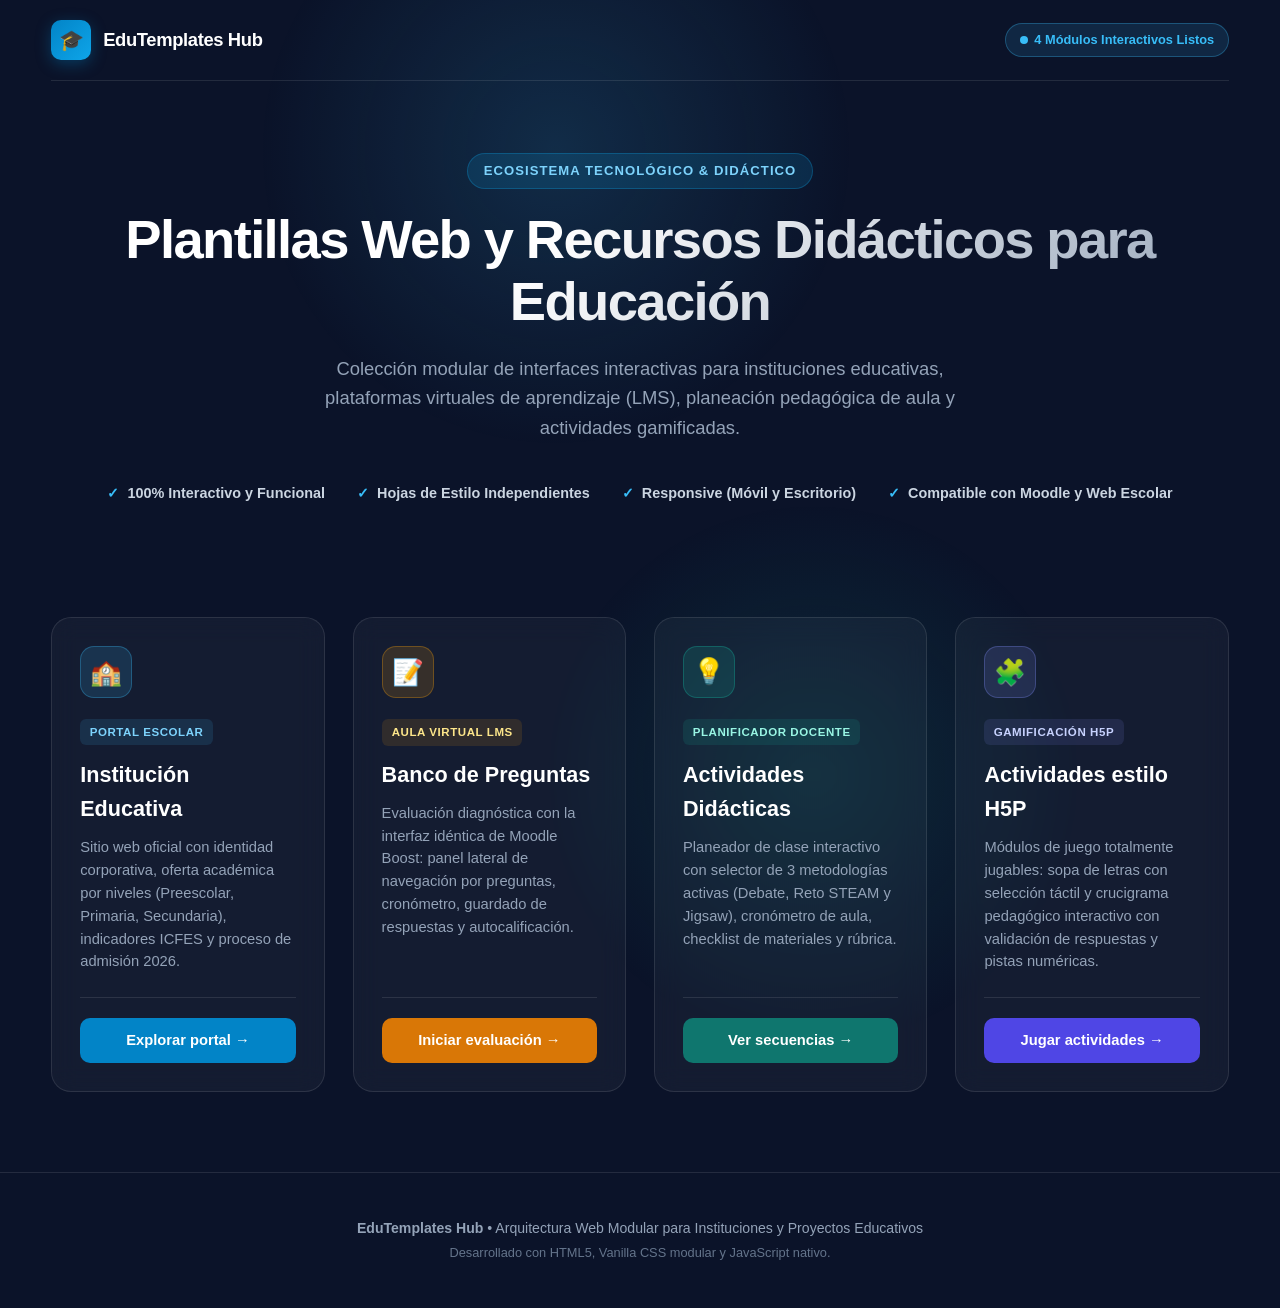
==== index.html @ 7de7a1cc "first commit" ====
<!doctype html>
<html lang="es">
<head>
  <meta charset="UTF-8" />
  <meta name="viewport" content="width=device-width, initial-scale=1.0" />
  <title>Galería de Recursos y Plantillas Educativas | Ecosistema Digital</title>
  <link rel="stylesheet" href="assets/styles.css" />
</head>
<body>

  <!-- Barra Superior del Hub -->
  <header class="hub-container">
    <nav class="hub-nav">
      <a href="#" class="hub-brand">
        <div class="hub-logo-badge">🎓</div>
        <span class="hub-brand-name">EduTemplates Hub</span>
      </a>

      <div class="hub-status-pill">
        <span class="pulse-dot"></span>
        <span>4 Módulos Interactivos Listos</span>
      </div>
    </nav>
  </header>

  <!-- Hero Principal -->
  <section class="hub-container hub-hero">
    <span class="hub-tag">Ecosistema Tecnológico & Didáctico</span>
    <h1>Plantillas Web y Recursos Didácticos para Educación</h1>
    <p>
      Colección modular de interfaces interactivas para instituciones educativas, plataformas virtuales de aprendizaje (LMS), planeación pedagógica de aula y actividades gamificadas.
    </p>

    <!-- Indicadores de Calidad -->
    <div class="hub-features-row">
      <div class="hub-feature-item">
        <span>✓</span> 100% Interactivo y Funcional
      </div>
      <div class="hub-feature-item">
        <span>✓</span> Hojas de Estilo Independientes
      </div>
      <div class="hub-feature-item">
        <span>✓</span> Responsive (Móvil y Escritorio)
      </div>
      <div class="hub-feature-item">
        <span>✓</span> Compatible con Moodle y Web Escolar
      </div>
    </div>
  </section>

  <!-- Catálogo de Plantillas -->
  <main class="hub-container">
    <div class="hub-grid">

      <!-- TARJETA 1: INSTITUCIÓN EDUCATIVA -->
      <article class="hub-card hub-card--inst">
        <div class="hub-card-top">
          <div class="hub-card-icon icon--inst">🏫</div>
          <span class="hub-card-badge badge--inst">Portal Escolar</span>
          <h3>Institución Educativa</h3>
          <p>Sitio web oficial con identidad corporativa, oferta académica por niveles (Preescolar, Primaria, Secundaria), indicadores ICFES y proceso de admisión 2026.</p>
        </div>
        <div class="hub-card-footer">
          <a href="institucion-educativa.html" class="hub-btn btn--inst">Explorar portal →</a>
        </div>
      </article>

      <!-- TARJETA 2: BANCO DE PREGUNTAS -->
      <article class="hub-card hub-card--lms">
        <div class="hub-card-top">
          <div class="hub-card-icon icon--lms">📝</div>
          <span class="hub-card-badge badge--lms">Aula Virtual LMS</span>
          <h3>Banco de Preguntas</h3>
          <p>Evaluación diagnóstica con la interfaz idéntica de Moodle Boost: panel lateral de navegación por preguntas, cronómetro, guardado de respuestas y autocalificación.</p>
        </div>
        <div class="hub-card-footer">
          <a href="banco-preguntas.html" class="hub-btn btn--lms">Iniciar evaluación →</a>
        </div>
      </article>

      <!-- TARJETA 3: ACTIVIDADES DIDÁCTICAS -->
      <article class="hub-card hub-card--didactic">
        <div class="hub-card-top">
          <div class="hub-card-icon icon--didactic">💡</div>
          <span class="hub-card-badge badge--didactic">Planificador Docente</span>
          <h3>Actividades Didácticas</h3>
          <p>Planeador de clase interactivo con selector de 3 metodologías activas (Debate, Reto STEAM y Jigsaw), cronómetro de aula, checklist de materiales y rúbrica.</p>
        </div>
        <div class="hub-card-footer">
          <a href="actividades-didacticas.html" class="hub-btn btn--didactic">Ver secuencias →</a>
        </div>
      </article>

      <!-- TARJETA 4: ACTIVIDADES ESTILO H5P -->
      <article class="hub-card hub-card--h5p">
        <div class="hub-card-top">
          <div class="hub-card-icon icon--h5p">🧩</div>
          <span class="hub-card-badge badge--h5p">Gamificación H5P</span>
          <h3>Actividades estilo H5P</h3>
          <p>Módulos de juego totalmente jugables: sopa de letras con selección táctil y crucigrama pedagógico interactivo con validación de respuestas y pistas numéricas.</p>
        </div>
        <div class="hub-card-footer">
          <a href="h5p-actividades.html" class="hub-btn btn--h5p">Jugar actividades →</a>
        </div>
      </article>

    </div>
  </main>

  <!-- Footer del Hub -->
  <footer class="hub-footer">
    <div class="hub-container">
      <p><strong>EduTemplates Hub</strong> • Arquitectura Web Modular para Instituciones y Proyectos Educativos</p>
      <p style="font-size: 0.8rem; color: #64748b;">Desarrollado con HTML5, Vanilla CSS modular y JavaScript nativo.</p>
    </div>
  </footer>

</body>
</html>
---- assets/styles.css ----
/* ============================================================
   PORTAL / GALERÍA DE PLANTILLAS EDUCATIVAS - MODERN HUB
   ============================================================ */

:root {
  --hub-bg: #0b1329;
  --hub-surface: #131e3a;
  --hub-card-bg: rgba(255, 255, 255, 0.04);
  --hub-border: rgba(255, 255, 255, 0.1);
  --hub-primary: #38bdf8;
  --hub-teal: #14b8a6;
  --hub-amber: #f59e0b;
  --hub-indigo: #818cf8;
  --hub-emerald: #10b981;
  --hub-text-light: #f8fafc;
  --hub-text-muted: #94a3b8;
  --hub-radius: 20px;
}

* {
  box-sizing: border-box;
}

body {
  margin: 0;
  padding: 0;
  font-family: -apple-system, BlinkMacSystemFont, "Segoe UI", Roboto, "Helvetica Neue", Arial, sans-serif;
  background-color: var(--hub-bg);
  color: var(--hub-text-light);
  line-height: 1.6;
  min-height: 100vh;
  position: relative;
  overflow-x: hidden;
}

/* Luces ambientales de fondo dinámicas */
body::before {
  content: "";
  position: fixed;
  top: -150px;
  left: 20%;
  width: 600px;
  height: 600px;
  background: radial-gradient(circle, rgba(56, 189, 248, 0.15), transparent 70%);
  pointer-events: none;
  z-index: 0;
}

body::after {
  content: "";
  position: fixed;
  bottom: -150px;
  right: 15%;
  width: 550px;
  height: 550px;
  background: radial-gradient(circle, rgba(20, 184, 166, 0.14), transparent 70%);
  pointer-events: none;
  z-index: 0;
}

.hub-container {
  width: min(1180px, 92%);
  margin-inline: auto;
  position: relative;
  z-index: 2;
}

/* Barra superior moderna */
.hub-nav {
  display: flex;
  justify-content: space-between;
  align-items: center;
  padding: 1.25rem 0;
  border-bottom: 1px solid var(--hub-border);
}

.hub-brand {
  display: flex;
  align-items: center;
  gap: 0.75rem;
  text-decoration: none;
  color: #ffffff;
}

.hub-logo-badge {
  width: 40px;
  height: 40px;
  background: linear-gradient(135deg, #0284c7, #0ea5e9);
  border-radius: 10px;
  display: grid;
  place-items: center;
  font-size: 1.25rem;
  box-shadow: 0 4px 15px rgba(2, 132, 199, 0.35);
}

.hub-brand-name {
  font-weight: 800;
  font-size: 1.15rem;
  letter-spacing: -0.02em;
}

.hub-status-pill {
  font-size: 0.8rem;
  font-weight: 700;
  color: #38bdf8;
  background: rgba(56, 189, 248, 0.12);
  border: 1px solid rgba(56, 189, 248, 0.3);
  padding: 0.35rem 0.85rem;
  border-radius: 999px;
  display: inline-flex;
  align-items: center;
  gap: 0.4rem;
}

.pulse-dot {
  width: 8px;
  height: 8px;
  background: #38bdf8;
  border-radius: 50%;
  animation: pulse 1.8s infinite;
}

@keyframes pulse {
  0% { transform: scale(0.95); box-shadow: 0 0 0 0 rgba(56, 189, 248, 0.7); }
  70% { transform: scale(1); box-shadow: 0 0 0 8px rgba(56, 189, 248, 0); }
  100% { transform: scale(0.95); box-shadow: 0 0 0 0 rgba(56, 189, 248, 0); }
}

/* Hero Principal */
.hub-hero {
  padding: 4.5rem 0 3.5rem;
  text-align: center;
}

.hub-tag {
  display: inline-block;
  font-size: 0.82rem;
  font-weight: 700;
  text-transform: uppercase;
  letter-spacing: 0.08em;
  color: #7dd3fc;
  background: rgba(14, 165, 233, 0.15);
  border: 1px solid rgba(14, 165, 233, 0.28);
  padding: 0.4rem 1rem;
  border-radius: 999px;
  margin-bottom: 1.25rem;
}

.hub-hero h1 {
  font-size: clamp(2.2rem, 4.5vw, 3.4rem);
  font-weight: 800;
  line-height: 1.15;
  letter-spacing: -0.03em;
  margin: 0 0 1.25rem 0;
  background: linear-gradient(135deg, #ffffff 40%, #94a3b8 100%);
  -webkit-background-clip: text;
  -webkit-text-fill-color: transparent;
}

.hub-hero p {
  color: var(--hub-text-muted);
  font-size: 1.15rem;
  max-width: 68ch;
  margin: 0 auto 2.5rem;
  line-height: 1.6;
}

/* Indicadores de arquitectura */
.hub-features-row {
  display: flex;
  justify-content: center;
  gap: 2rem;
  flex-wrap: wrap;
  margin-bottom: 3.5rem;
}

.hub-feature-item {
  display: flex;
  align-items: center;
  gap: 0.5rem;
  font-size: 0.9rem;
  color: #cbd5e1;
  font-weight: 600;
}

.hub-feature-item span {
  color: #38bdf8;
}

/* Grid de tarjetas de plantillas */
.hub-grid {
  display: grid;
  grid-template-columns: repeat(auto-fit, minmax(265px, 1fr));
  gap: 1.75rem;
  margin-bottom: 5rem;
}

.hub-card {
  background: var(--hub-card-bg);
  backdrop-filter: blur(12px);
  border: 1px solid var(--hub-border);
  border-radius: var(--hub-radius);
  padding: 1.75rem;
  display: flex;
  flex-direction: column;
  justify-content: space-between;
  position: relative;
  transition: transform 0.25s cubic-bezier(0.16, 1, 0.3, 1), border-color 0.25s, box-shadow 0.25s;
}

.hub-card:hover {
  transform: translateY(-8px);
  box-shadow: 0 20px 40px -15px rgba(0, 0, 0, 0.5);
}

.hub-card--inst:hover {
  border-color: #38bdf8;
  box-shadow: 0 20px 40px -15px rgba(56, 189, 248, 0.2);
}

.hub-card--lms:hover {
  border-color: #f59e0b;
  box-shadow: 0 20px 40px -15px rgba(245, 158, 11, 0.2);
}

.hub-card--didactic:hover {
  border-color: #14b8a6;
  box-shadow: 0 20px 40px -15px rgba(20, 184, 166, 0.2);
}

.hub-card--h5p:hover {
  border-color: #818cf8;
  box-shadow: 0 20px 40px -15px rgba(129, 140, 248, 0.2);
}

.hub-card-top {
  margin-bottom: 1.5rem;
}

.hub-card-icon {
  width: 52px;
  height: 52px;
  border-radius: 14px;
  display: grid;
  place-items: center;
  font-size: 1.6rem;
  margin-bottom: 1.25rem;
}

.icon--inst { background: rgba(56, 189, 248, 0.15); border: 1px solid rgba(56, 189, 248, 0.3); }
.icon--lms { background: rgba(245, 158, 11, 0.15); border: 1px solid rgba(245, 158, 11, 0.3); }
.icon--didactic { background: rgba(20, 184, 166, 0.15); border: 1px solid rgba(20, 184, 166, 0.3); }
.icon--h5p { background: rgba(129, 140, 248, 0.15); border: 1px solid rgba(129, 140, 248, 0.3); }

.hub-card-badge {
  font-size: 0.72rem;
  font-weight: 700;
  text-transform: uppercase;
  letter-spacing: 0.05em;
  padding: 0.25rem 0.6rem;
  border-radius: 6px;
  display: inline-block;
  margin-bottom: 0.75rem;
}

.badge--inst { color: #7dd3fc; background: rgba(56, 189, 248, 0.12); }
.badge--lms { color: #fde68a; background: rgba(245, 158, 11, 0.12); }
.badge--didactic { color: #99f6e4; background: rgba(20, 184, 166, 0.12); }
.badge--h5p { color: #c7d2fe; background: rgba(129, 140, 248, 0.12); }

.hub-card h3 {
  margin: 0 0 0.6rem 0;
  font-size: 1.35rem;
  font-weight: 800;
  color: #ffffff;
}

.hub-card p {
  margin: 0;
  color: var(--hub-text-muted);
  font-size: 0.92rem;
  line-height: 1.55;
  min-height: 4.8rem;
}

.hub-card-footer {
  border-top: 1px solid var(--hub-border);
  padding-top: 1.25rem;
  display: flex;
  justify-content: space-between;
  align-items: center;
}

.hub-btn {
  text-decoration: none;
  font-weight: 700;
  font-size: 0.92rem;
  padding: 0.65rem 1.25rem;
  border-radius: 10px;
  display: inline-flex;
  align-items: center;
  gap: 0.4rem;
  transition: all 0.2s ease;
  width: 100%;
  justify-content: center;
}

.btn--inst { background: #0284c7; color: #ffffff; }
.btn--inst:hover { background: #0369a1; }

.btn--lms { background: #d97706; color: #ffffff; }
.btn--lms:hover { background: #b45309; }

.btn--didactic { background: #0f766e; color: #ffffff; }
.btn--didactic:hover { background: #115e59; }

.btn--h5p { background: #4f46e5; color: #ffffff; }
.btn--h5p:hover { background: #4338ca; }

/* Footer del Hub */
.hub-footer {
  border-top: 1px solid var(--hub-border);
  padding: 2.5rem 0;
  text-align: center;
  color: var(--hub-text-muted);
  font-size: 0.88rem;
}

.hub-footer p {
  margin: 0.25rem 0;
}
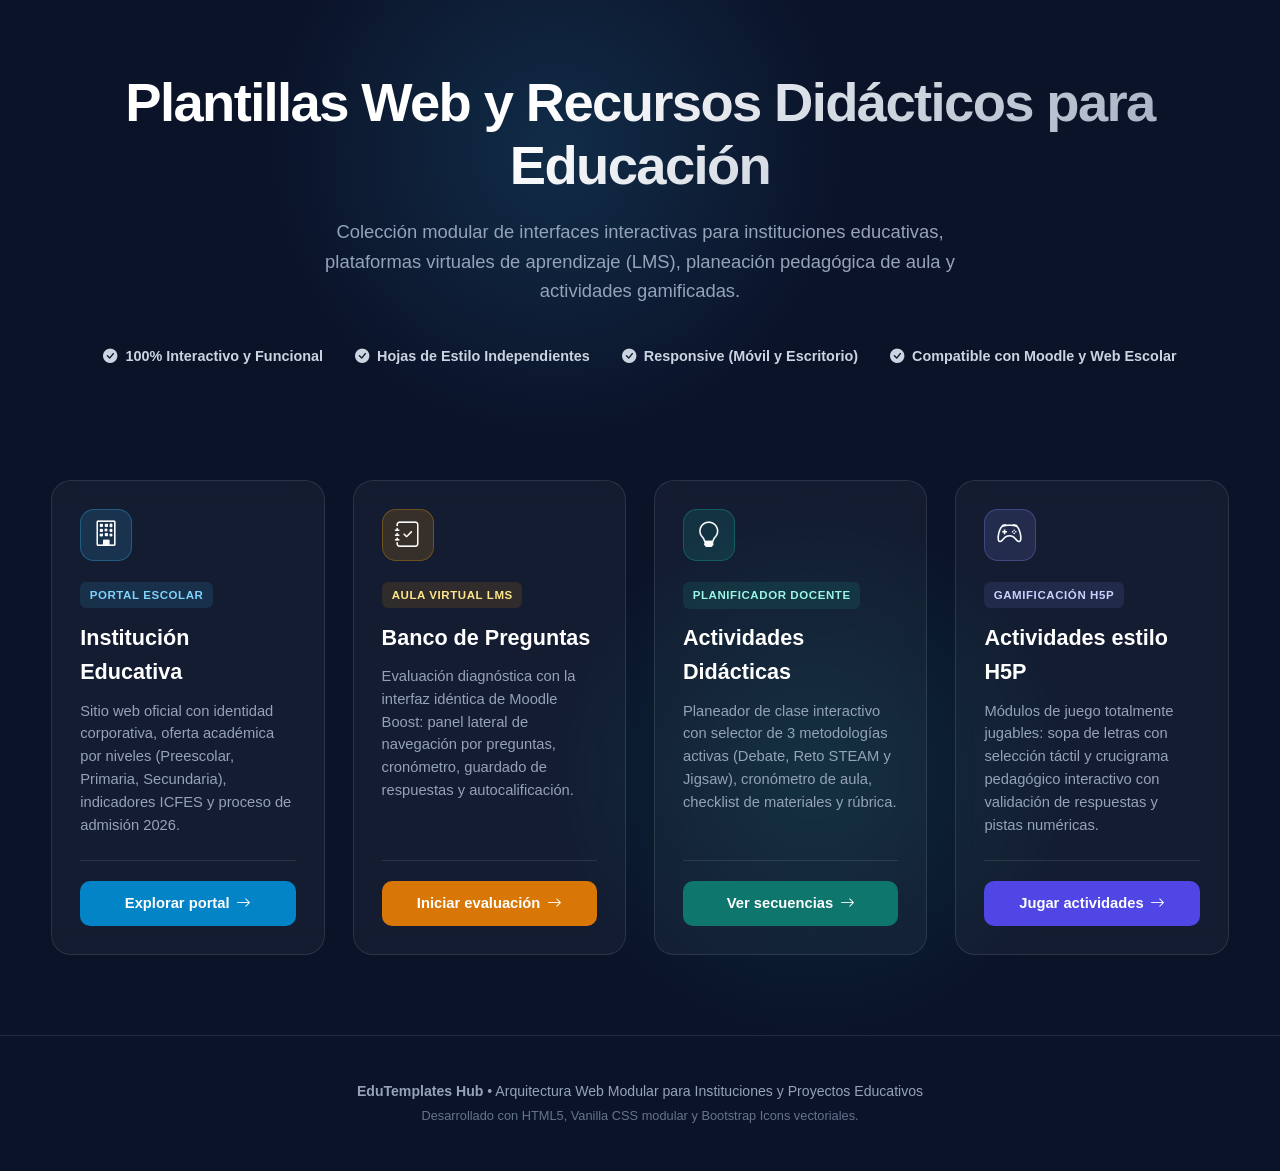
==== commit 5d6aea8f: "bootstrap icons" ====
--- a/index.html
+++ b/index.html
@@ -1,49 +1,38 @@
 <!doctype html>
 <html lang="es">
+
 <head>
   <meta charset="UTF-8" />
   <meta name="viewport" content="width=device-width, initial-scale=1.0" />
   <title>Galería de Recursos y Plantillas Educativas | Ecosistema Digital</title>
+  <!-- Bootstrap Icons CDN -->
+  <link rel="stylesheet" href="https://cdn.jsdelivr.net/npm/bootstrap-icons@1.11.3/font/bootstrap-icons.min.css" />
   <link rel="stylesheet" href="assets/styles.css" />
 </head>
+
 <body>
-
-  <!-- Barra Superior del Hub -->
-  <header class="hub-container">
-    <nav class="hub-nav">
-      <a href="#" class="hub-brand">
-        <div class="hub-logo-badge">🎓</div>
-        <span class="hub-brand-name">EduTemplates Hub</span>
-      </a>
-
-      <div class="hub-status-pill">
-        <span class="pulse-dot"></span>
-        <span>4 Módulos Interactivos Listos</span>
-      </div>
-    </nav>
-  </header>
 
   <!-- Hero Principal -->
   <section class="hub-container hub-hero">
-    <span class="hub-tag">Ecosistema Tecnológico & Didáctico</span>
     <h1>Plantillas Web y Recursos Didácticos para Educación</h1>
     <p>
-      Colección modular de interfaces interactivas para instituciones educativas, plataformas virtuales de aprendizaje (LMS), planeación pedagógica de aula y actividades gamificadas.
+      Colección modular de interfaces interactivas para instituciones educativas, plataformas virtuales de aprendizaje
+      (LMS), planeación pedagógica de aula y actividades gamificadas.
     </p>
 
     <!-- Indicadores de Calidad -->
     <div class="hub-features-row">
       <div class="hub-feature-item">
-        <span>✓</span> 100% Interactivo y Funcional
+        <i class="bi bi-check-circle-fill"></i> 100% Interactivo y Funcional
       </div>
       <div class="hub-feature-item">
-        <span>✓</span> Hojas de Estilo Independientes
+        <i class="bi bi-check-circle-fill"></i> Hojas de Estilo Independientes
       </div>
       <div class="hub-feature-item">
-        <span>✓</span> Responsive (Móvil y Escritorio)
+        <i class="bi bi-check-circle-fill"></i> Responsive (Móvil y Escritorio)
       </div>
       <div class="hub-feature-item">
-        <span>✓</span> Compatible con Moodle y Web Escolar
+        <i class="bi bi-check-circle-fill"></i> Compatible con Moodle y Web Escolar
       </div>
     </div>
   </section>
@@ -55,52 +44,72 @@
       <!-- TARJETA 1: INSTITUCIÓN EDUCATIVA -->
       <article class="hub-card hub-card--inst">
         <div class="hub-card-top">
-          <div class="hub-card-icon icon--inst">🏫</div>
+          <div class="hub-card-icon icon--inst">
+            <i class="bi bi-building"></i>
+          </div>
           <span class="hub-card-badge badge--inst">Portal Escolar</span>
           <h3>Institución Educativa</h3>
-          <p>Sitio web oficial con identidad corporativa, oferta académica por niveles (Preescolar, Primaria, Secundaria), indicadores ICFES y proceso de admisión 2026.</p>
+          <p>Sitio web oficial con identidad corporativa, oferta académica por niveles (Preescolar, Primaria,
+            Secundaria), indicadores ICFES y proceso de admisión 2026.</p>
         </div>
         <div class="hub-card-footer">
-          <a href="institucion-educativa.html" class="hub-btn btn--inst">Explorar portal →</a>
+          <a href="institucion-educativa.html" class="hub-btn btn--inst">
+            Explorar portal <i class="bi bi-arrow-right"></i>
+          </a>
         </div>
       </article>
 
       <!-- TARJETA 2: BANCO DE PREGUNTAS -->
       <article class="hub-card hub-card--lms">
         <div class="hub-card-top">
-          <div class="hub-card-icon icon--lms">📝</div>
+          <div class="hub-card-icon icon--lms">
+            <i class="bi bi-journal-check"></i>
+          </div>
           <span class="hub-card-badge badge--lms">Aula Virtual LMS</span>
           <h3>Banco de Preguntas</h3>
-          <p>Evaluación diagnóstica con la interfaz idéntica de Moodle Boost: panel lateral de navegación por preguntas, cronómetro, guardado de respuestas y autocalificación.</p>
+          <p>Evaluación diagnóstica con la interfaz idéntica de Moodle Boost: panel lateral de navegación por preguntas,
+            cronómetro, guardado de respuestas y autocalificación.</p>
         </div>
         <div class="hub-card-footer">
-          <a href="banco-preguntas.html" class="hub-btn btn--lms">Iniciar evaluación →</a>
+          <a href="banco-preguntas.html" class="hub-btn btn--lms">
+            Iniciar evaluación <i class="bi bi-arrow-right"></i>
+          </a>
         </div>
       </article>
 
       <!-- TARJETA 3: ACTIVIDADES DIDÁCTICAS -->
       <article class="hub-card hub-card--didactic">
         <div class="hub-card-top">
-          <div class="hub-card-icon icon--didactic">💡</div>
+          <div class="hub-card-icon icon--didactic">
+            <i class="bi bi-lightbulb"></i>
+          </div>
           <span class="hub-card-badge badge--didactic">Planificador Docente</span>
           <h3>Actividades Didácticas</h3>
-          <p>Planeador de clase interactivo con selector de 3 metodologías activas (Debate, Reto STEAM y Jigsaw), cronómetro de aula, checklist de materiales y rúbrica.</p>
+          <p>Planeador de clase interactivo con selector de 3 metodologías activas (Debate, Reto STEAM y Jigsaw),
+            cronómetro de aula, checklist de materiales y rúbrica.</p>
         </div>
         <div class="hub-card-footer">
-          <a href="actividades-didacticas.html" class="hub-btn btn--didactic">Ver secuencias →</a>
+          <a href="actividades-didacticas.html" class="hub-btn btn--didactic">
+            Ver secuencias <i class="bi bi-arrow-right"></i>
+          </a>
         </div>
       </article>
 
       <!-- TARJETA 4: ACTIVIDADES ESTILO H5P -->
       <article class="hub-card hub-card--h5p">
         <div class="hub-card-top">
-          <div class="hub-card-icon icon--h5p">🧩</div>
+          <div class="hub-card-icon icon--h5p">
+            <i class="bi bi-controller"></i>
+          </div>
           <span class="hub-card-badge badge--h5p">Gamificación H5P</span>
           <h3>Actividades estilo H5P</h3>
-          <p>Módulos de juego totalmente jugables: sopa de letras con selección táctil y crucigrama pedagógico interactivo con validación de respuestas y pistas numéricas.</p>
+          <p>Módulos de juego totalmente jugables: sopa de letras con selección táctil y crucigrama pedagógico
+            interactivo con validación de respuestas y pistas numéricas.</p>
         </div>
         <div class="hub-card-footer">
-          <a href="h5p-actividades.html" class="hub-btn btn--h5p">Jugar actividades →</a>
+          <a href="h5p-actividades.html" class="hub-btn btn--h5p">
+            Jugar actividades <i class="bi bi-arrow-right"></i>
+          </a>
         </div>
       </article>
 
@@ -111,9 +120,11 @@
   <footer class="hub-footer">
     <div class="hub-container">
       <p><strong>EduTemplates Hub</strong> • Arquitectura Web Modular para Instituciones y Proyectos Educativos</p>
-      <p style="font-size: 0.8rem; color: #64748b;">Desarrollado con HTML5, Vanilla CSS modular y JavaScript nativo.</p>
+      <p style="font-size: 0.8rem; color: #64748b;">Desarrollado con HTML5, Vanilla CSS modular y Bootstrap Icons
+        vectoriales.</p>
     </div>
   </footer>
 
 </body>
-</html>
+
+</html>
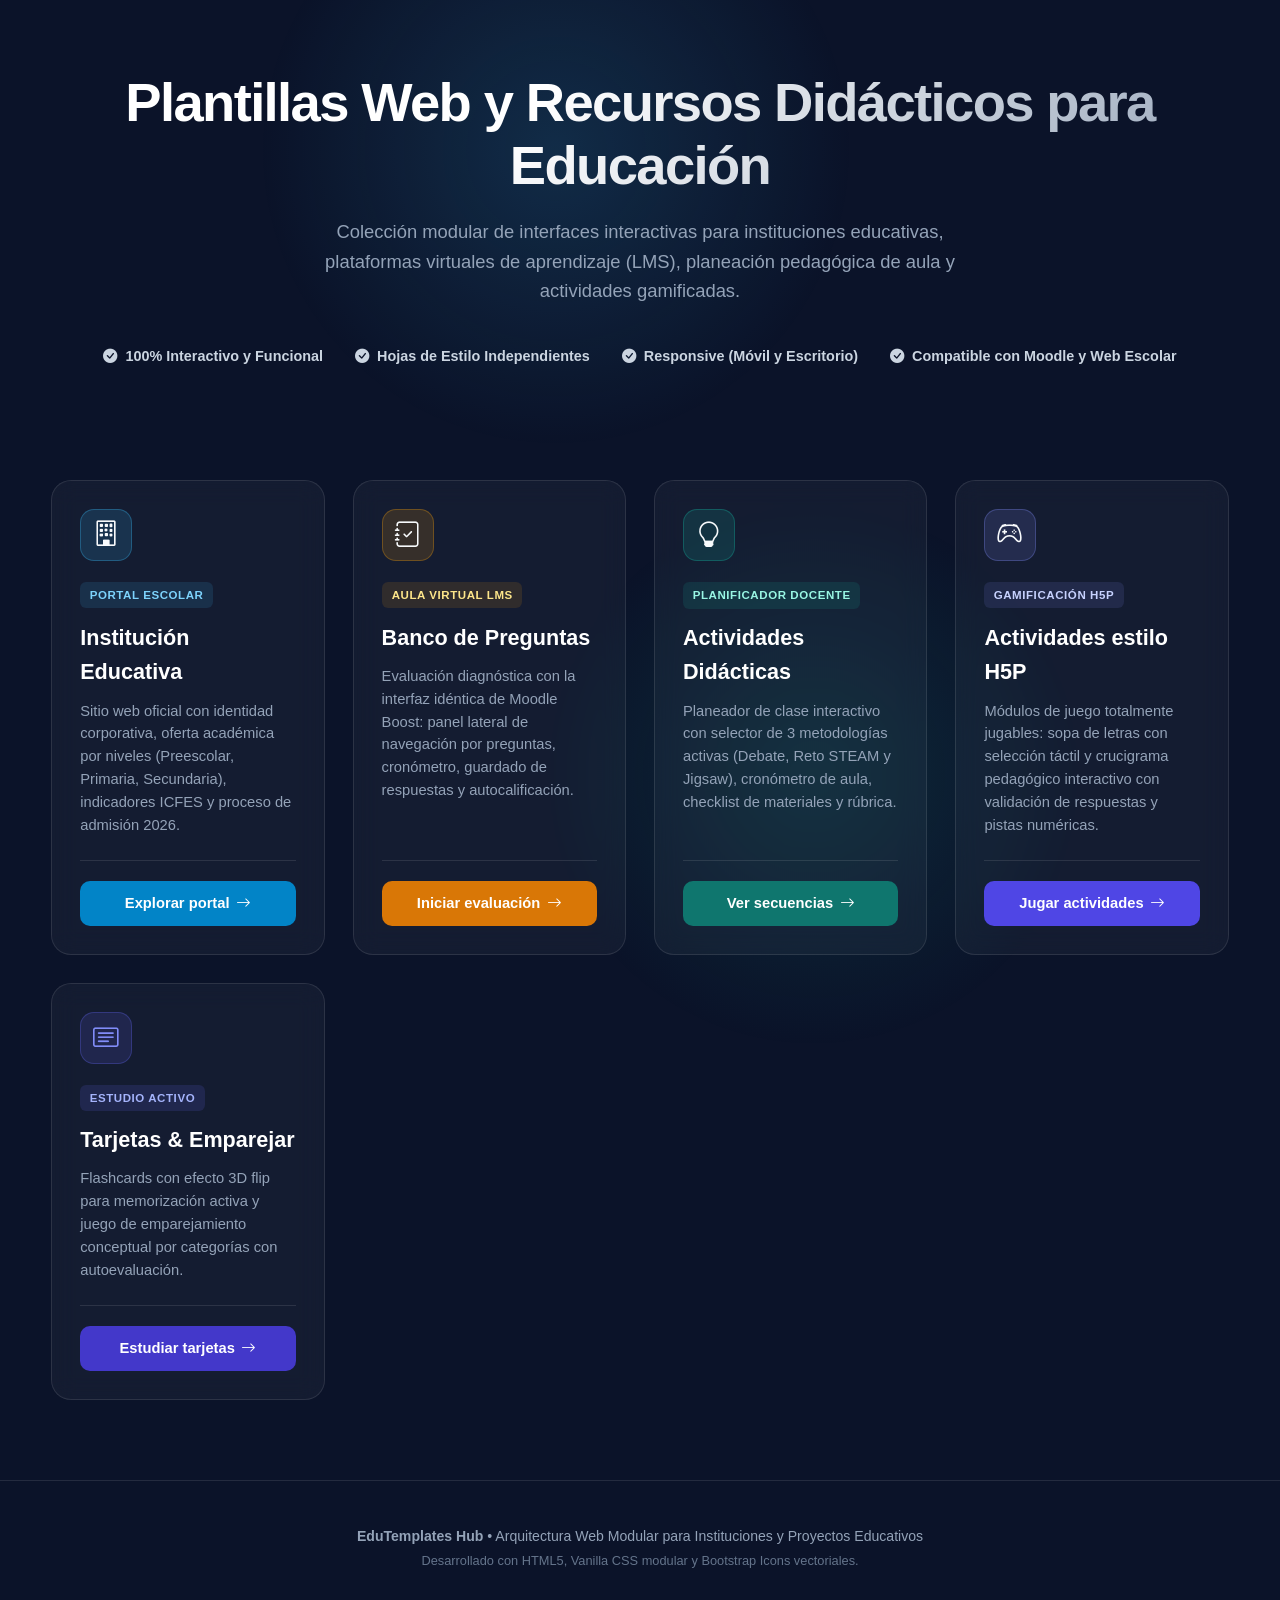
==== commit 3521d93a: "tarjetas didacticas" ====
--- a/index.html
+++ b/index.html
@@ -113,6 +113,23 @@
         </div>
       </article>
 
+      <!-- TARJETA 5: FLASHCARDS Y EMPAREJAMIENTO -->
+      <article class="hub-card hub-card--flashcards">
+        <div class="hub-card-top">
+          <div class="hub-card-icon icon--flashcards">
+            <i class="bi bi-card-text"></i>
+          </div>
+          <span class="hub-card-badge badge--flashcards">Estudio Activo</span>
+          <h3>Tarjetas & Emparejar</h3>
+          <p>Flashcards con efecto 3D flip para memorización activa y juego de emparejamiento conceptual por categorías con autoevaluación.</p>
+        </div>
+        <div class="hub-card-footer">
+          <a href="tarjetas-didacticas.html" class="hub-btn btn--flashcards">
+            Estudiar tarjetas <i class="bi bi-arrow-right"></i>
+          </a>
+        </div>
+      </article>
+
     </div>
   </main>
 
--- a/assets/styles.css
+++ b/assets/styles.css
@@ -233,6 +233,11 @@
   box-shadow: 0 20px 40px -15px rgba(129, 140, 248, 0.2);
 }
 
+.hub-card--flashcards:hover {
+  border-color: #6366f1;
+  box-shadow: 0 20px 40px -15px rgba(99, 102, 241, 0.25);
+}
+
 .hub-card-top {
   margin-bottom: 1.5rem;
 }
@@ -251,6 +256,7 @@
 .icon--lms { background: rgba(245, 158, 11, 0.15); border: 1px solid rgba(245, 158, 11, 0.3); }
 .icon--didactic { background: rgba(20, 184, 166, 0.15); border: 1px solid rgba(20, 184, 166, 0.3); }
 .icon--h5p { background: rgba(129, 140, 248, 0.15); border: 1px solid rgba(129, 140, 248, 0.3); }
+.icon--flashcards { background: rgba(99, 102, 241, 0.15); border: 1px solid rgba(99, 102, 241, 0.3); color: #818cf8; }
 
 .hub-card-badge {
   font-size: 0.72rem;
@@ -267,6 +273,7 @@
 .badge--lms { color: #fde68a; background: rgba(245, 158, 11, 0.12); }
 .badge--didactic { color: #99f6e4; background: rgba(20, 184, 166, 0.12); }
 .badge--h5p { color: #c7d2fe; background: rgba(129, 140, 248, 0.12); }
+.badge--flashcards { color: #a5b4fc; background: rgba(99, 102, 241, 0.15); }
 
 .hub-card h3 {
   margin: 0 0 0.6rem 0;
@@ -317,6 +324,9 @@
 .btn--h5p { background: #4f46e5; color: #ffffff; }
 .btn--h5p:hover { background: #4338ca; }
 
+.btn--flashcards { background: #4338ca; color: #ffffff; }
+.btn--flashcards:hover { background: #3730a3; }
+
 /* Footer del Hub */
 .hub-footer {
   border-top: 1px solid var(--hub-border);
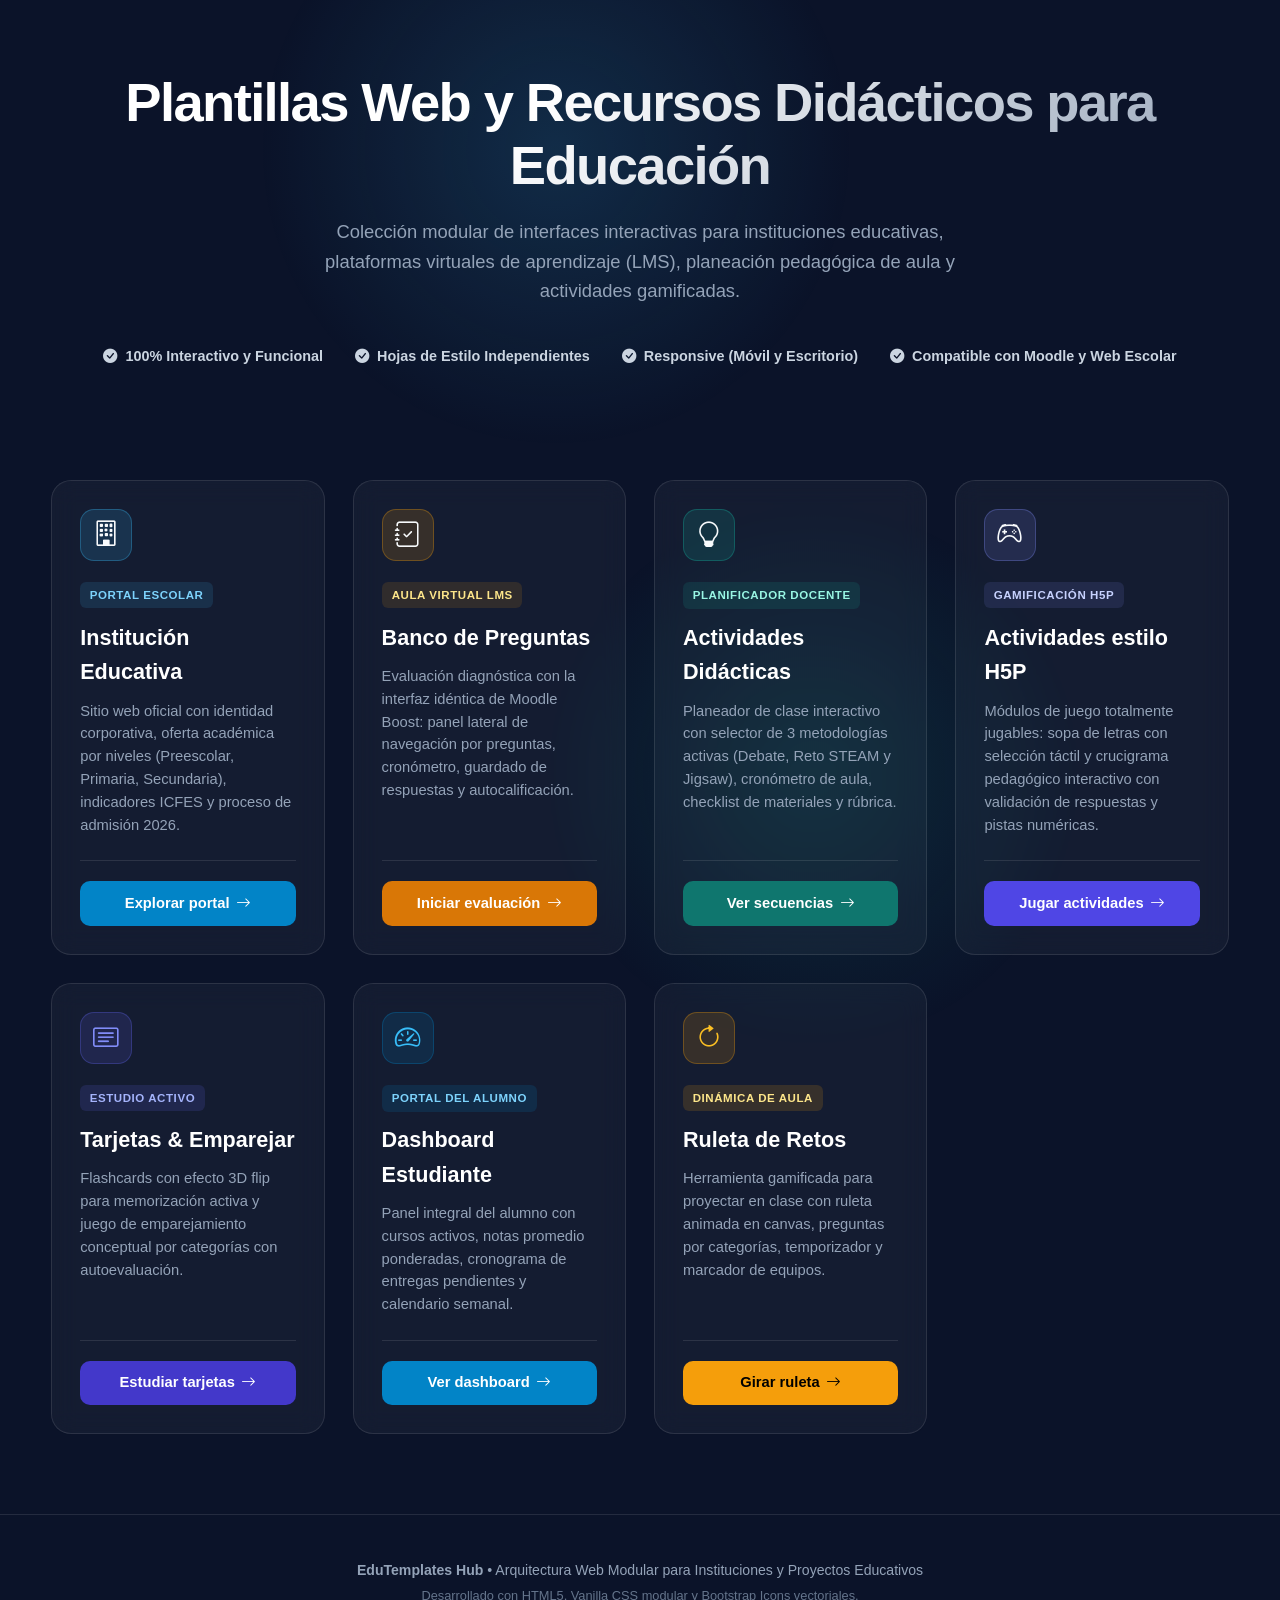
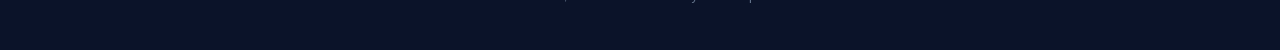
==== commit 1e952fb6: "retos estudiantes" ====
--- a/index.html
+++ b/index.html
@@ -130,6 +130,40 @@
         </div>
       </article>
 
+      <!-- TARJETA 6: DASHBOARD DEL ESTUDIANTE -->
+      <article class="hub-card hub-card--student">
+        <div class="hub-card-top">
+          <div class="hub-card-icon icon--student">
+            <i class="bi bi-speedometer2"></i>
+          </div>
+          <span class="hub-card-badge badge--student">Portal del Alumno</span>
+          <h3>Dashboard Estudiante</h3>
+          <p>Panel integral del alumno con cursos activos, notas promedio ponderadas, cronograma de entregas pendientes y calendario semanal.</p>
+        </div>
+        <div class="hub-card-footer">
+          <a href="dashboard-estudiante.html" class="hub-btn btn--student">
+            Ver dashboard <i class="bi bi-arrow-right"></i>
+          </a>
+        </div>
+      </article>
+
+      <!-- TARJETA 7: RULETA DE RETOS -->
+      <article class="hub-card hub-card--spinner">
+        <div class="hub-card-top">
+          <div class="hub-card-icon icon--spinner">
+            <i class="bi bi-arrow-clockwise"></i>
+          </div>
+          <span class="hub-card-badge badge--spinner">Dinámica de Aula</span>
+          <h3>Ruleta de Retos</h3>
+          <p>Herramienta gamificada para proyectar en clase con ruleta animada en canvas, preguntas por categorías, temporizador y marcador de equipos.</p>
+        </div>
+        <div class="hub-card-footer">
+          <a href="ruleta-retos.html" class="hub-btn btn--spinner">
+            Girar ruleta <i class="bi bi-arrow-right"></i>
+          </a>
+        </div>
+      </article>
+
     </div>
   </main>
 
--- a/assets/styles.css
+++ b/assets/styles.css
@@ -238,6 +238,16 @@
   box-shadow: 0 20px 40px -15px rgba(99, 102, 241, 0.25);
 }
 
+.hub-card--student:hover {
+  border-color: #0284c7;
+  box-shadow: 0 20px 40px -15px rgba(2, 132, 199, 0.25);
+}
+
+.hub-card--spinner:hover {
+  border-color: #f59e0b;
+  box-shadow: 0 20px 40px -15px rgba(245, 158, 11, 0.3);
+}
+
 .hub-card-top {
   margin-bottom: 1.5rem;
 }
@@ -257,6 +267,8 @@
 .icon--didactic { background: rgba(20, 184, 166, 0.15); border: 1px solid rgba(20, 184, 166, 0.3); }
 .icon--h5p { background: rgba(129, 140, 248, 0.15); border: 1px solid rgba(129, 140, 248, 0.3); }
 .icon--flashcards { background: rgba(99, 102, 241, 0.15); border: 1px solid rgba(99, 102, 241, 0.3); color: #818cf8; }
+.icon--student { background: rgba(2, 132, 199, 0.15); border: 1px solid rgba(2, 132, 199, 0.3); color: #38bdf8; }
+.icon--spinner { background: rgba(245, 158, 11, 0.15); border: 1px solid rgba(245, 158, 11, 0.3); color: #fbbf24; }
 
 .hub-card-badge {
   font-size: 0.72rem;
@@ -274,6 +286,8 @@
 .badge--didactic { color: #99f6e4; background: rgba(20, 184, 166, 0.12); }
 .badge--h5p { color: #c7d2fe; background: rgba(129, 140, 248, 0.12); }
 .badge--flashcards { color: #a5b4fc; background: rgba(99, 102, 241, 0.15); }
+.badge--student { color: #7dd3fc; background: rgba(2, 132, 199, 0.15); }
+.badge--spinner { color: #fde68a; background: rgba(245, 158, 11, 0.15); }
 
 .hub-card h3 {
   margin: 0 0 0.6rem 0;
@@ -327,6 +341,12 @@
 .btn--flashcards { background: #4338ca; color: #ffffff; }
 .btn--flashcards:hover { background: #3730a3; }
 
+.btn--student { background: #0284c7; color: #ffffff; }
+.btn--student:hover { background: #0369a1; }
+
+.btn--spinner { background: #f59e0b; color: #000000; }
+.btn--spinner:hover { background: #d97706; }
+
 /* Footer del Hub */
 .hub-footer {
   border-top: 1px solid var(--hub-border);
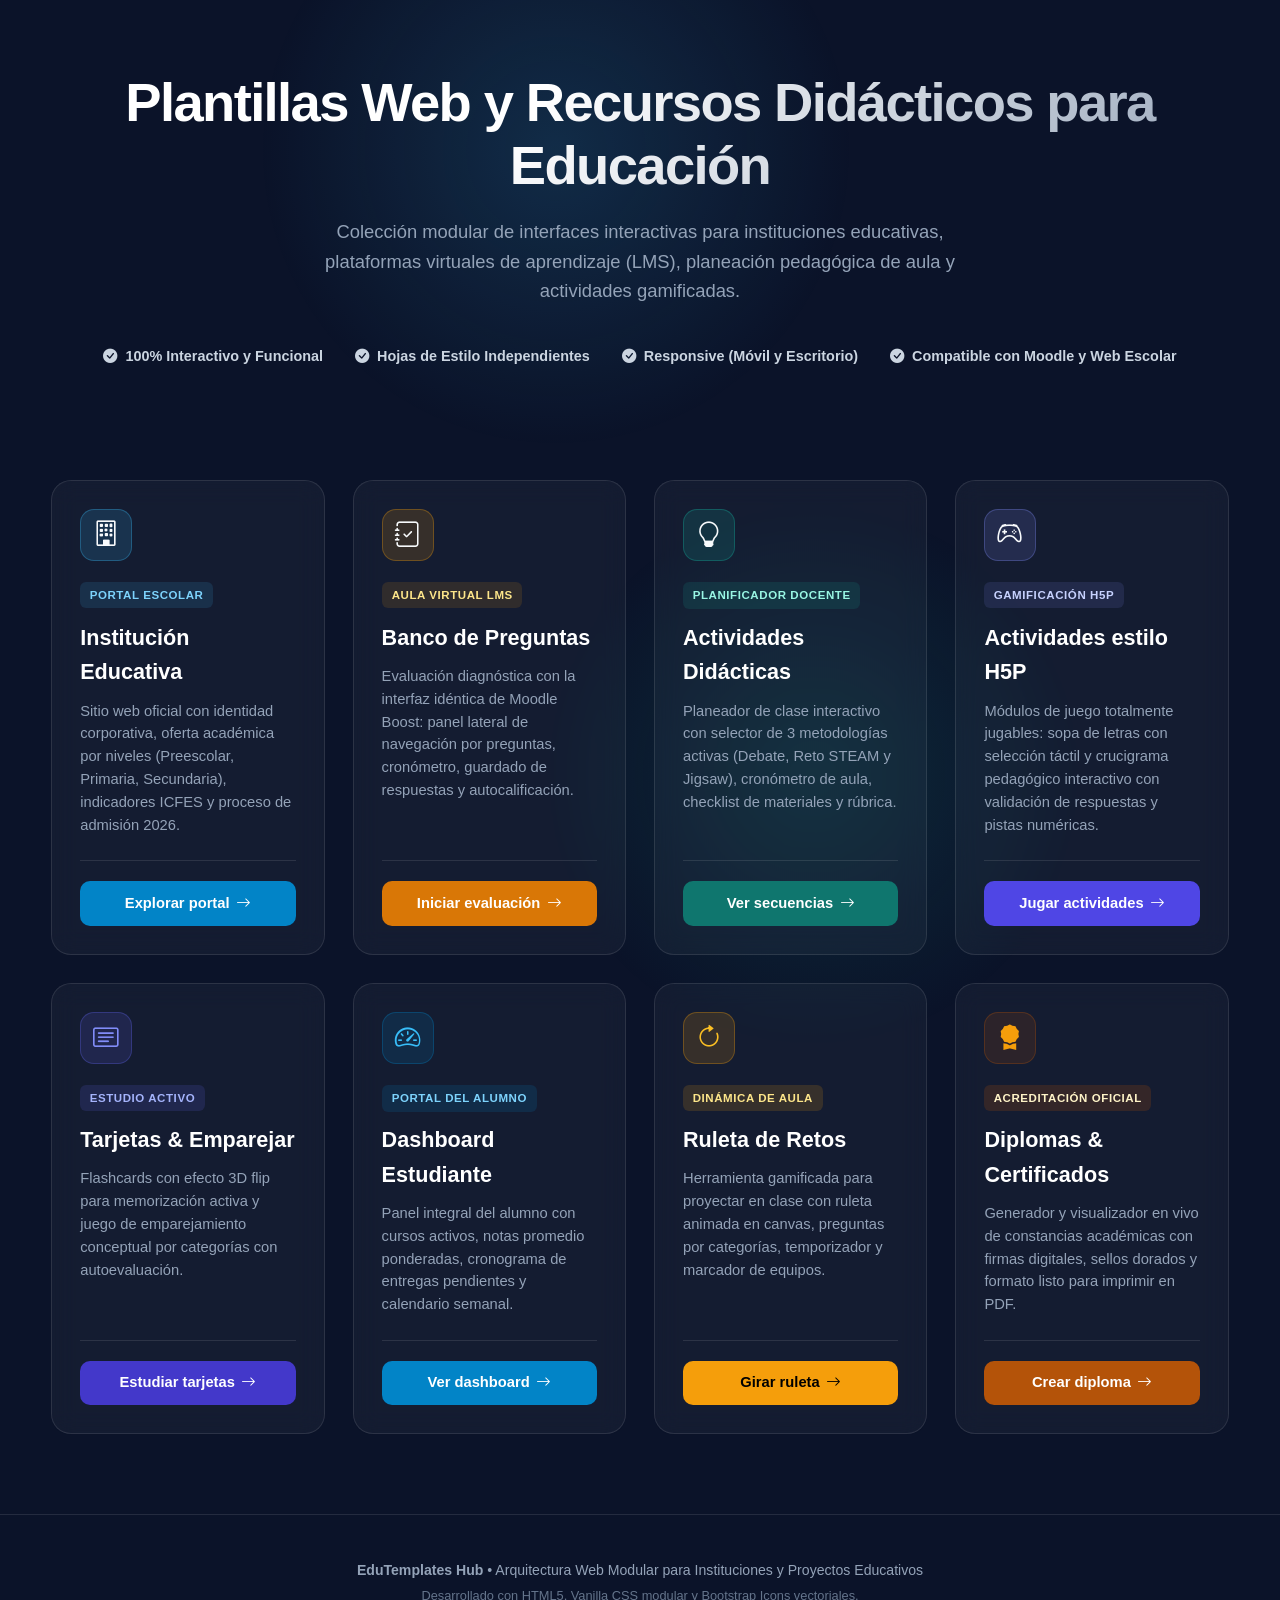
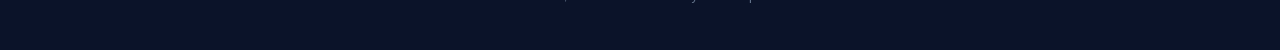
==== commit 8d8a23c5: "certificado html" ====
--- a/index.html
+++ b/index.html
@@ -164,6 +164,23 @@
         </div>
       </article>
 
+      <!-- TARJETA 8: CERTIFICADOS Y DIPLOMAS -->
+      <article class="hub-card hub-card--cert">
+        <div class="hub-card-top">
+          <div class="hub-card-icon icon--cert">
+            <i class="bi bi-award-fill"></i>
+          </div>
+          <span class="hub-card-badge badge--cert">Acreditación Oficial</span>
+          <h3>Diplomas & Certificados</h3>
+          <p>Generador y visualizador en vivo de constancias académicas con firmas digitales, sellos dorados y formato listo para imprimir en PDF.</p>
+        </div>
+        <div class="hub-card-footer">
+          <a href="certificados.html" class="hub-btn btn--cert">
+            Crear diploma <i class="bi bi-arrow-right"></i>
+          </a>
+        </div>
+      </article>
+
     </div>
   </main>
 
--- a/assets/styles.css
+++ b/assets/styles.css
@@ -248,6 +248,11 @@
   box-shadow: 0 20px 40px -15px rgba(245, 158, 11, 0.3);
 }
 
+.hub-card--cert:hover {
+  border-color: #b45309;
+  box-shadow: 0 20px 40px -15px rgba(180, 83, 9, 0.35);
+}
+
 .hub-card-top {
   margin-bottom: 1.5rem;
 }
@@ -269,6 +274,7 @@
 .icon--flashcards { background: rgba(99, 102, 241, 0.15); border: 1px solid rgba(99, 102, 241, 0.3); color: #818cf8; }
 .icon--student { background: rgba(2, 132, 199, 0.15); border: 1px solid rgba(2, 132, 199, 0.3); color: #38bdf8; }
 .icon--spinner { background: rgba(245, 158, 11, 0.15); border: 1px solid rgba(245, 158, 11, 0.3); color: #fbbf24; }
+.icon--cert { background: rgba(180, 83, 9, 0.15); border: 1px solid rgba(180, 83, 9, 0.3); color: #f59e0b; }
 
 .hub-card-badge {
   font-size: 0.72rem;
@@ -288,6 +294,7 @@
 .badge--flashcards { color: #a5b4fc; background: rgba(99, 102, 241, 0.15); }
 .badge--student { color: #7dd3fc; background: rgba(2, 132, 199, 0.15); }
 .badge--spinner { color: #fde68a; background: rgba(245, 158, 11, 0.15); }
+.badge--cert { color: #fef3c7; background: rgba(180, 83, 9, 0.2); }
 
 .hub-card h3 {
   margin: 0 0 0.6rem 0;
@@ -347,6 +354,9 @@
 .btn--spinner { background: #f59e0b; color: #000000; }
 .btn--spinner:hover { background: #d97706; }
 
+.btn--cert { background: #b45309; color: #ffffff; }
+.btn--cert:hover { background: #92400e; }
+
 /* Footer del Hub */
 .hub-footer {
   border-top: 1px solid var(--hub-border);
